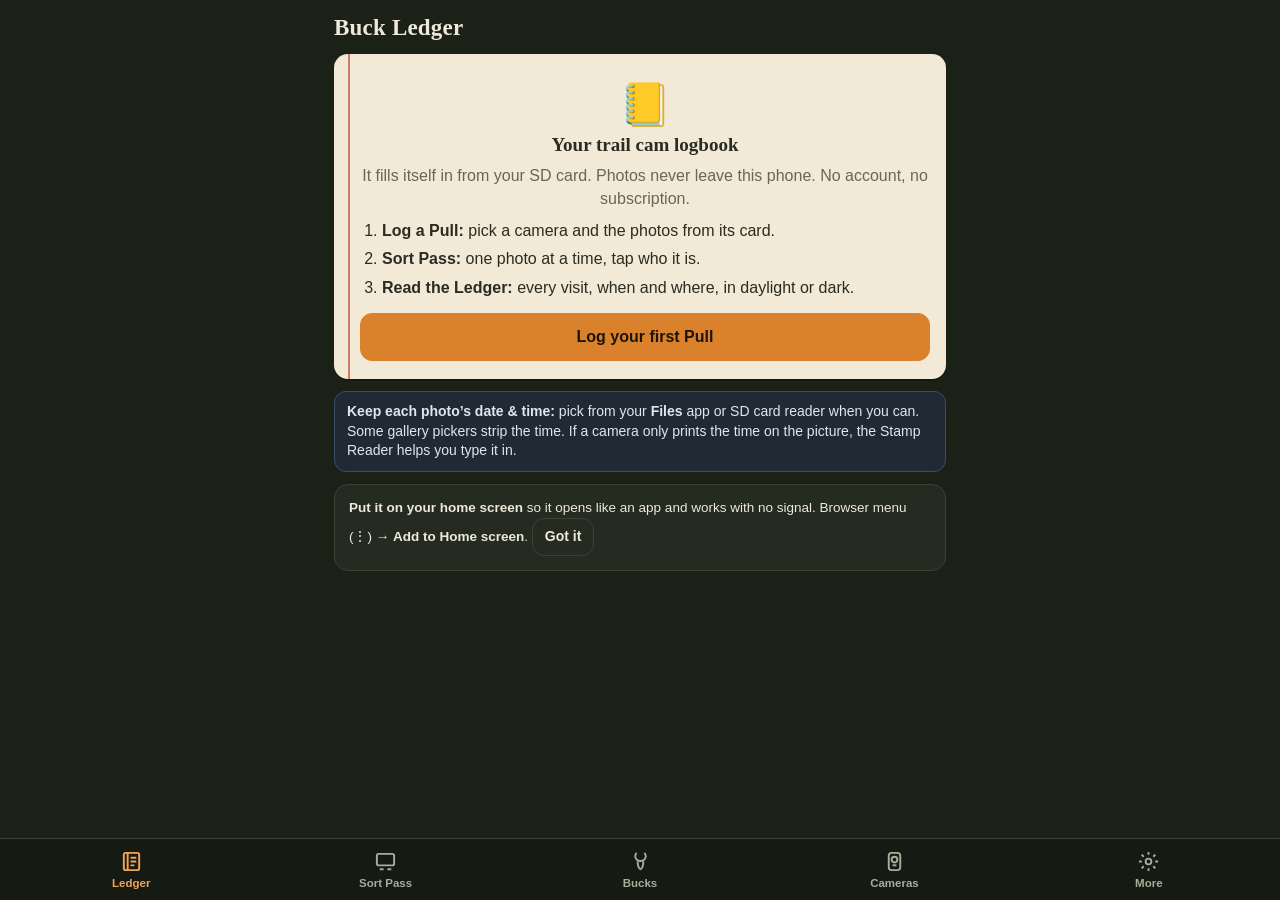
==== index.html @ cd7a8b6e "Buck Ledger v1.0.0" ====
<!doctype html>
<html lang="en">
<head>
  <meta charset="utf-8">
  <meta name="viewport" content="width=device-width, initial-scale=1, viewport-fit=cover">
  <title>Buck Ledger · Your trail cam logbook</title>
  <meta name="description" content="A hunter's logbook that fills itself in from your SD card. See when and where each buck shows up. No account, no subscription, works offline, photos never leave your phone.">
  <meta name="theme-color" content="#1c2118">
  <meta name="apple-mobile-web-app-capable" content="yes">
  <meta name="mobile-web-app-capable" content="yes">
  <meta name="apple-mobile-web-app-title" content="Buck Ledger">
  <meta name="apple-mobile-web-app-status-bar-style" content="black-translucent">
  <meta name="format-detection" content="telephone=no">
  <link rel="manifest" href="manifest.webmanifest">
  <link rel="icon" href="icons/icon.svg" type="image/svg+xml">
  <link rel="icon" href="icons/favicon-32.png" sizes="32x32" type="image/png">
  <link rel="apple-touch-icon" href="icons/apple-touch-icon.png">
  <link rel="stylesheet" href="styles.css">
</head>
<body>
  <div id="app"></div>
  <nav id="nav" aria-label="Main"></nav>
  <div id="sheet-root"></div>
  <div id="toast" role="status" aria-live="polite"></div>
  <noscript><p style="padding:24px;font-family:sans-serif">Buck Ledger needs JavaScript turned on.</p></noscript>
  <script src="config.js"></script>
  <script src="app.js"></script>
</body>
</html>
---- styles.css ----
:root{--bg:#1c2118;--bg2:#252b20;--line:#3a4331;--text:#eee9da;--muted:#a9ad9a;--paper:#f2ead6;--paper2:#e9dfc4;--ink:#2a2b22;--ink2:#6b6553;--rule:#c9d3dc;--margin:#c8553d;
  --acc:#d9822b;--day:#e0b23c;--light:#d9822b;--dark:#34477a;--ok:#5d8f3e;--danger:#c8553d;--r:14px;--safe-b:env(safe-area-inset-bottom,0px);--safe-t:env(safe-area-inset-top,0px)}
*{box-sizing:border-box;-webkit-tap-highlight-color:transparent}
html,body{margin:0;background:var(--bg);color:var(--text);font:16px/1.4 -apple-system,BlinkMacSystemFont,"Segoe UI",Roboto,Helvetica,Arial,sans-serif;-webkit-text-size-adjust:100%}
a{color:#f0a456}
h1,h2,h3{margin:0 0 8px;line-height:1.2}h1{font-size:23px;letter-spacing:.2px}h2{font-size:19px}h3{font-size:16px}
p{margin:0 0 10px}
.mono{font-family:ui-monospace,"SF Mono",Menlo,Consolas,monospace}
.wrap{max-width:640px;margin:0 auto;padding:calc(12px + var(--safe-t)) 14px calc(100px + var(--safe-b))}
.head{display:flex;align-items:center;gap:10px;margin:2px 0 12px}
.head h1{flex:1;margin:0}
.head .back{color:#f0a456;text-decoration:none;font-size:16px;padding:6px 2px}
.brand{font-family:Georgia,"Times New Roman",serif;font-weight:700}
.muted{color:var(--muted)}.small{font-size:13.5px}.tiny{font-size:12px}
/* paper card = a ledger page */
.paper{background:var(--paper);color:var(--ink);border-radius:var(--r);padding:14px 14px 14px 26px;margin:0 0 12px;position:relative;box-shadow:0 2px 0 rgba(0,0,0,.25)}
.paper::before{content:"";position:absolute;left:14px;top:0;bottom:0;width:2px;background:var(--margin);opacity:.75}
.paper a{color:#9a4a12}
.paper .muted{color:var(--ink2)}
.panel{background:var(--bg2);border:1px solid var(--line);border-radius:var(--r);padding:14px;margin:0 0 12px}
.panel.alert{border-color:var(--acc)}
.btn{display:inline-flex;align-items:center;justify-content:center;gap:6px;min-height:48px;padding:10px 16px;border-radius:12px;border:1px solid var(--line);background:#323a2a;color:var(--text);font:inherit;font-weight:650;cursor:pointer;text-decoration:none;text-align:center}
.btn.go{background:var(--acc);border-color:var(--acc);color:#1d1407}
.btn.ink{background:var(--ink);border-color:var(--ink);color:var(--paper)}
.btn.plain{background:transparent}
.btn.danger{color:#ff9a86;border-color:#6b2f2a}
.btn.block{display:flex;width:100%}
.btn.sm{min-height:38px;padding:6px 12px;font-size:14px}
.btn:disabled{opacity:.45}
.btn-row{display:flex;gap:8px}.btn-row>.btn{flex:1}
.field{display:block;margin:0 0 12px}
.field>span{display:block;font-size:13.5px;color:var(--muted);margin-bottom:4px}
.paper .field>span{color:var(--ink2)}
input[type=text],input[type=number],input[type=date],input[type=time],select,textarea{width:100%;min-height:48px;padding:10px 12px;border-radius:10px;border:1px solid var(--line);background:#14180f;color:var(--text);font:inherit;font-size:16px}
.paper input,.paper select,.paper textarea{background:#fffaf0;color:var(--ink);border-color:#cbbf9f}
select{appearance:none;-webkit-appearance:none;background-image:linear-gradient(45deg,transparent 50%,currentColor 50%),linear-gradient(135deg,currentColor 50%,transparent 50%);background-position:calc(100% - 18px) 50%,calc(100% - 13px) 50%;background-size:5px 5px;background-repeat:no-repeat;padding-right:32px}
/* nav */
#nav{position:fixed;left:0;right:0;bottom:0;background:rgba(22,26,19,.97);border-top:1px solid var(--line);display:flex;padding:4px 4px calc(4px + var(--safe-b));z-index:20}
#nav a{flex:1;display:flex;flex-direction:column;align-items:center;gap:2px;padding:7px 0 5px;color:var(--muted);text-decoration:none;font-size:11.5px;position:relative;font-weight:600}
#nav a svg{width:23px;height:23px}
#nav a.on{color:#f0a456}
#nav a .badge{position:absolute;top:1px;left:calc(50% + 7px);background:var(--acc);color:#1d1407;font-size:10.5px;font-weight:800;border-radius:9px;padding:0 5px;min-width:17px;text-align:center}
#nav.hide{display:none}
/* ledger action strip */
.actions{display:grid;grid-template-columns:repeat(3,1fr);gap:8px;margin-bottom:12px}
.act{display:flex;flex-direction:column;align-items:flex-start;gap:2px;padding:10px 12px;border-radius:12px;background:var(--bg2);border:1px solid var(--line);color:var(--text);text-decoration:none;min-height:64px}
.act b{font-size:15px}.act span{font-size:12px;color:var(--muted)}
.act.hot{border-color:var(--acc);background:#33291b}
.act.main{background:var(--acc);border-color:var(--acc);color:#1d1407}.act.main span{color:#3d2a10}
.filters{display:grid;grid-template-columns:1fr 1fr;gap:8px;margin-bottom:10px}
.filters select{min-height:42px;font-size:15px;padding:6px 30px 6px 10px}
/* the ledger itself */
.ledger{background:var(--paper);color:var(--ink);border-radius:var(--r);overflow:hidden;position:relative;box-shadow:0 2px 0 rgba(0,0,0,.25)}
.ledger::before{content:"";position:absolute;left:58px;top:0;bottom:0;width:2px;background:var(--margin);opacity:.65;z-index:1;pointer-events:none}
.lday{padding:10px 12px 4px 70px;font-family:Georgia,serif;font-weight:700;font-size:14px;color:#7a3d14;border-bottom:1px solid var(--rule);background:var(--paper2)}
.lrow{display:flex;align-items:center;gap:10px;min-height:52px;padding:6px 12px;border-bottom:1px solid var(--rule);color:var(--ink);text-decoration:none;cursor:pointer;width:100%;background:none;border-left:0;border-right:0;border-top:0;font:inherit;text-align:left}
.lrow:last-child{border-bottom:0}
.lrow .tm{width:44px;flex:none;font-family:ui-monospace,"SF Mono",Menlo,Consolas,monospace;font-size:13px;font-weight:700;text-align:right}
.lrow .mk{width:12px;height:12px;border-radius:50%;flex:none;margin-left:6px;border:2px solid transparent}
.mk.day{background:var(--day)}.mk.light{background:var(--paper);border-color:var(--light)!important;background:linear-gradient(90deg,var(--light) 50%,var(--paper) 50%)}.mk.dark{background:var(--dark)}.mk.none{background:#b5ab92}
.lrow .who{flex:1;min-width:0}
.lrow .who b{display:block;white-space:nowrap;overflow:hidden;text-overflow:ellipsis;font-size:15px}
.lrow .who span{font-size:12.5px;color:var(--ink2)}
.lrow .n{font-size:12px;color:var(--ink2);flex:none}
.lrow img{width:52px;height:39px;object-fit:cover;border-radius:5px;flex:none;background:#cfc4a6}
.lpull{display:flex;gap:8px;align-items:center;padding:8px 12px 8px 70px;border-bottom:1px solid var(--rule);font-size:13px;color:#5c5034;background:repeating-linear-gradient(135deg,#efe3c4 0 8px,#f2ead6 8px 16px)}
.legend{display:flex;gap:12px;flex-wrap:wrap;font-size:12.5px;color:var(--muted);margin:8px 2px}
.legend .mk{display:inline-block;width:11px;height:11px;border-radius:50%;margin-right:4px;vertical-align:-1px;border:2px solid transparent}
.paper .legend{color:var(--ink2)}
/* sort pass */
.sp{position:fixed;inset:0;background:#0f120c;z-index:30;display:flex;flex-direction:column}
.sp-top{display:flex;align-items:center;gap:8px;padding:calc(8px + var(--safe-t)) 12px 6px;font-size:14px}
.sp-top .grow{flex:1;min-width:0;white-space:nowrap;overflow:hidden;text-overflow:ellipsis}
.sp-top a,.sp-top button{color:#f0a456;background:none;border:0;font:inherit;font-weight:650;padding:8px 4px;cursor:pointer;text-decoration:none}
.sp-photo{flex:1;min-height:0;display:flex;align-items:center;justify-content:center;position:relative}
.sp-photo img{max-width:100%;max-height:100%;object-fit:contain}
.sp-meta{padding:4px 12px;font-size:13px;color:var(--muted);display:flex;gap:8px;flex-wrap:wrap;align-items:center}
.tray{background:var(--paper);color:var(--ink);border-top-left-radius:18px;border-top-right-radius:18px;padding:10px 12px calc(10px + var(--safe-b))}
.tray .bucks{display:flex;gap:8px;overflow-x:auto;padding-bottom:6px;-webkit-overflow-scrolling:touch}
.tok{flex:none;min-height:46px;padding:8px 14px;border-radius:10px;border:2px solid #cbbf9f;background:#fffaf0;color:var(--ink);font:inherit;font-weight:700;cursor:pointer;white-space:nowrap}
.tok.named{border-color:#9a7a3d}
.tok.on{background:var(--ink);border-color:var(--ink);color:var(--paper)}
.tok.add{border-style:dashed;color:var(--ink2);font-weight:600}
.tray .kinds{display:grid;grid-template-columns:repeat(4,1fr);gap:6px;margin:6px 0}
.tray .kinds .tok{padding:8px 4px}
.tray .commit{display:grid;grid-template-columns:1fr 1fr 1.4fr;gap:6px;margin-top:6px}
.tok.empty{background:#e6dcc0}
/* stamp reader */
.stamp{position:relative;width:100%;height:120px;overflow:hidden;border-radius:10px;background:#000;border:2px solid var(--acc)}
.stamp img{position:absolute;left:0;width:250%;max-width:none}
.stamp-full{width:100%;border-radius:10px;display:block;margin-bottom:8px}
.dt2{display:grid;grid-template-columns:1.2fr 1fr;gap:8px}
/* buck page */
.ring-wrap{display:flex;justify-content:center}
.ring-wrap svg{width:100%;max-width:300px;height:auto}
.strip{display:flex;gap:3px;overflow-x:auto;padding:16px 2px 6px;-webkit-overflow-scrolling:touch;position:relative}
.sday{flex:none;width:22px;height:30px;border-radius:4px;background:#fffaf0;border:1px solid #d6cbaa;font-size:9.5px;color:var(--ink2);display:flex;align-items:flex-end;justify-content:center;padding-bottom:1px;position:relative}
.sday.lit{background:var(--day);border-color:#b58a1c;color:#3d2c05}
.sday.dk{background:var(--dark);border-color:#26355d;color:#dfe5f5}
.sday.seen{background:#b5ab92;border-color:#958a6f;color:#2a2b22}
.sday .mo{position:absolute;top:-15px;left:0;font-size:10.5px;font-weight:700;color:#7a3d14;white-space:nowrap}
.read{margin:0;padding-left:18px;line-height:1.5}.read li{margin-bottom:5px}
.camcount{display:flex;justify-content:space-between;padding:8px 0;border-bottom:1px dashed #cbbf9f;font-size:15px}
.camcount:last-child{border-bottom:0}
/* lists */
.list{list-style:none;margin:0;padding:0}
.list li{border-bottom:1px solid var(--rule)}
.list li:last-child{border-bottom:0}
.list a.item{display:flex;align-items:center;gap:10px;color:var(--ink);text-decoration:none;padding:10px 0}
.list .t{flex:1;min-width:0}.list .t b{display:block;white-space:nowrap;overflow:hidden;text-overflow:ellipsis}
.list .t span{font-size:13px;color:var(--ink2)}
.thumb{width:60px;height:45px;object-fit:cover;border-radius:6px;background:#cfc4a6;flex:none;display:flex;align-items:center;justify-content:center}
.pgrid{display:grid;grid-template-columns:repeat(3,1fr);gap:4px}
.pgrid button,.pgrid a{position:relative;display:block;aspect-ratio:4/3;padding:0;border:2px solid transparent;border-radius:6px;overflow:hidden;background:#cfc4a6;cursor:pointer}
.pgrid img{width:100%;height:100%;object-fit:cover;display:block}
.pgrid .cap{position:absolute;left:0;right:0;bottom:0;font-size:10.5px;padding:1px 4px;background:rgba(0,0,0,.6);color:#fff;font-family:ui-monospace,Menlo,monospace}
.pgrid .sel{border-color:var(--acc)}
.photo-big{width:100%;border-radius:10px;display:block;background:#000}
.pill{display:inline-block;font-size:12px;padding:2px 8px;border-radius:10px;border:1px solid currentColor}
.tip{background:#1f2a35;border:1px solid #34506b;border-radius:12px;padding:10px 12px;font-size:14px;margin:0 0 12px;color:#dde7f0}
.progress{height:10px;background:#cbbf9f;border-radius:6px;overflow:hidden;margin:10px 0}
.progress i{display:block;height:100%;background:var(--acc);width:0;transition:width .2s}
.welcome{text-align:center;padding:22px 16px 18px 26px}
.welcome .big{font-size:42px}
.steps{margin:8px 0 14px;padding-left:22px;text-align:left}.steps li{margin-bottom:6px}
hr{border:0;border-top:1px dashed #cbbf9f;margin:14px 0}
/* sheet + toast */
.sheet-back{position:fixed;inset:0;background:rgba(0,0,0,.55);z-index:40;display:flex;align-items:flex-end;justify-content:center}
.sheet{background:var(--paper);color:var(--ink);border-top-left-radius:18px;border-top-right-radius:18px;width:100%;max-width:640px;max-height:88vh;overflow:auto;padding:18px 16px calc(18px + var(--safe-b))}
.sheet .muted{color:var(--ink2)}
.sheet input{background:#fffaf0;color:var(--ink);border-color:#cbbf9f}
#toast{position:fixed;left:50%;bottom:calc(88px + var(--safe-b));transform:translateX(-50%) translateY(20px);background:var(--paper);color:var(--ink);padding:10px 16px;border-radius:12px;font-weight:650;font-size:14.5px;opacity:0;pointer-events:none;transition:.2s;z-index:60;max-width:90vw;text-align:center;box-shadow:0 4px 18px rgba(0,0,0,.4)}
#toast.show{opacity:1;transform:translateX(-50%) translateY(0)}
@media (min-width:560px){.pgrid{grid-template-columns:repeat(4,1fr)}}
.dt2{grid-template-columns:minmax(0,1.2fr) minmax(0,1fr)}
.dt2 input{min-width:0;padding-left:8px;padding-right:6px}
input[type=date],input[type=time]{-webkit-appearance:none;appearance:none;display:block}
body.full #toast{bottom:auto;top:calc(56px + var(--safe-t))}
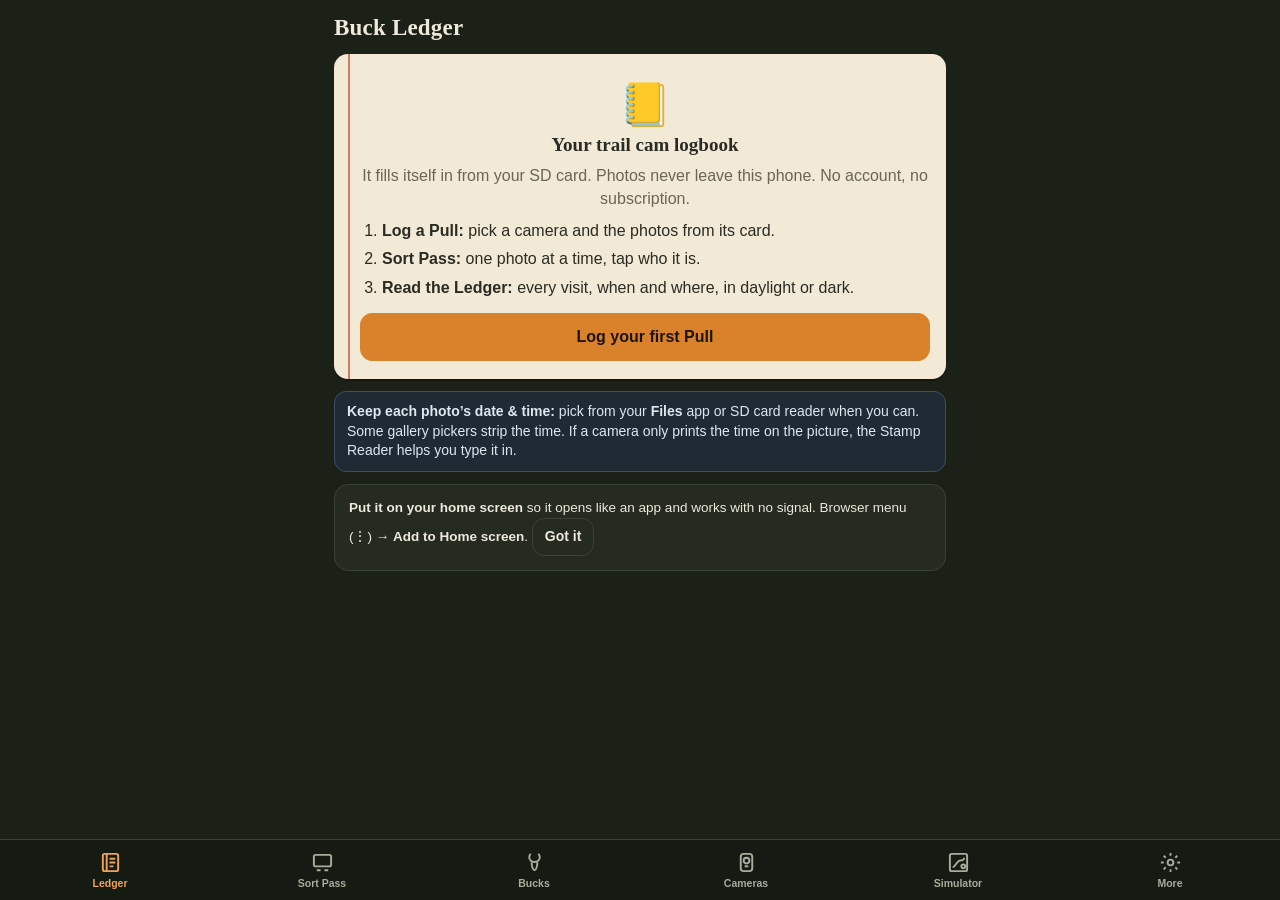
==== commit dee8b965: "v2.0.0: Free/Pro/Elite tiers, Elite Upgrade, Movement Simulator with map editor" ====
--- a/index.html
+++ b/index.html
@@ -24,6 +24,7 @@
   <div id="toast" role="status" aria-live="polite"></div>
   <noscript><p style="padding:24px;font-family:sans-serif">Buck Ledger needs JavaScript turned on.</p></noscript>
   <script src="config.js"></script>
+  <script src="sim.js"></script>
   <script src="app.js"></script>
 </body>
 </html>
--- a/styles.css
+++ b/styles.css
@@ -136,3 +136,12 @@
 .dt2 input{min-width:0;padding-left:8px;padding-right:6px}
 input[type=date],input[type=time]{-webkit-appearance:none;appearance:none;display:block}
 body.full #toast{bottom:auto;top:calc(56px + var(--safe-t))}
+.ledger::before{left:66px}
+.lrow .tm{width:52px;font-size:12.5px}
+.lday,.lpull{padding-left:78px}
+.tiers{display:grid;gap:6px}
+.tier{display:flex;flex-direction:column;border:2px solid #cbbf9f;border-radius:10px;padding:8px 10px;background:#fffaf0}
+.tier b{font-size:15px}.tier span{font-size:13px;color:var(--ink2)}
+.tier.cur{border-color:var(--ink);box-shadow:0 0 0 1px var(--ink) inset}
+#nav a{font-size:10.5px}
+#sim-root{margin-top:4px}
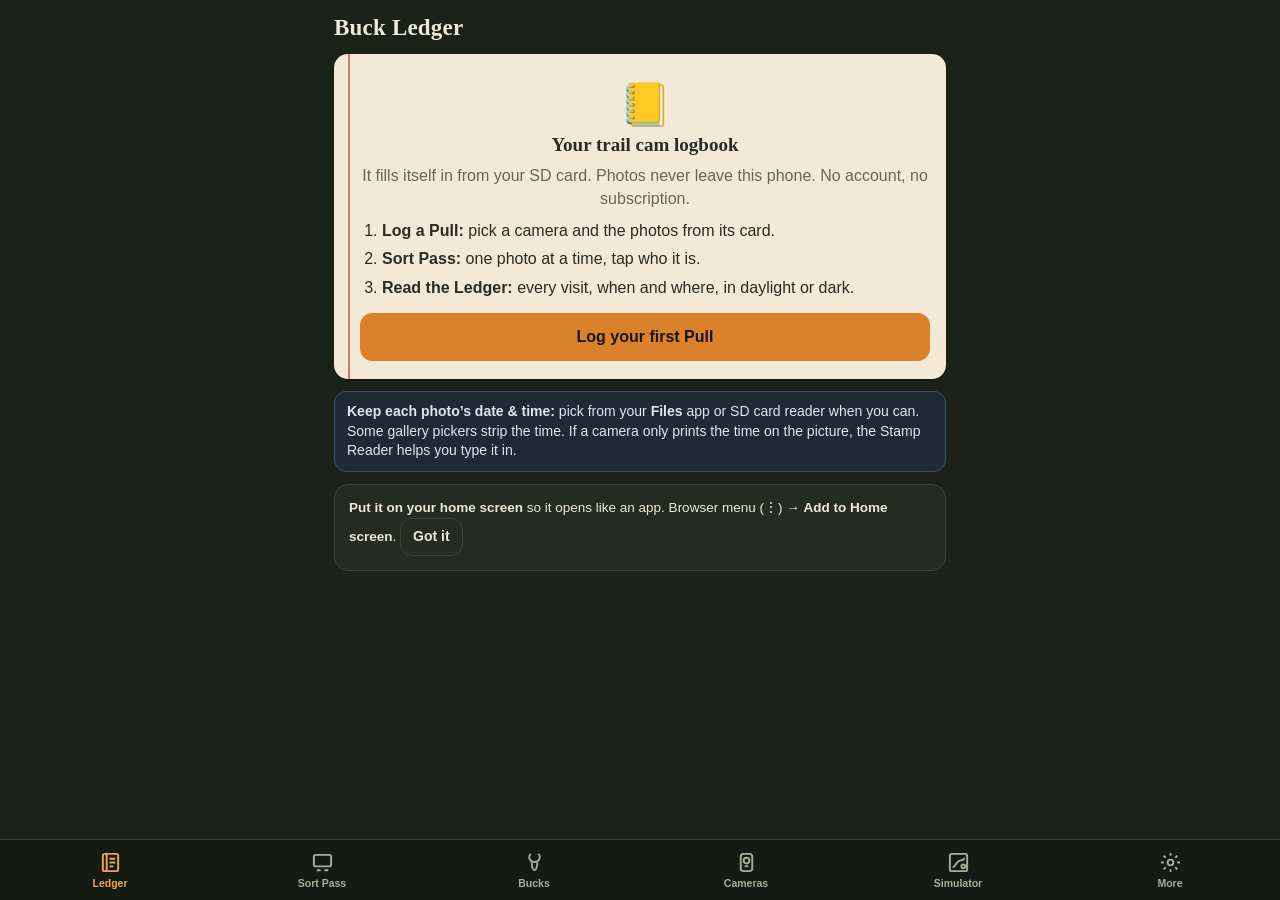
==== commit 6f299087: "Buck Ledger v3: 3D terrain sim, state info, predictions, weather, sun/moon, ribbon temp, headings, b" ====
--- a/index.html
+++ b/index.html
@@ -4,7 +4,7 @@
   <meta charset="utf-8">
   <meta name="viewport" content="width=device-width, initial-scale=1, viewport-fit=cover">
   <title>Buck Ledger · Your trail cam logbook</title>
-  <meta name="description" content="A hunter's logbook that fills itself in from your SD card. See when and where each buck shows up. No account, no subscription, works offline, photos never leave your phone.">
+  <meta name="description" content="A hunter's logbook that fills itself in from your SD card. See when and where each buck shows up. No account, no subscription, photos never leave your phone.">
   <meta name="theme-color" content="#1c2118">
   <meta name="apple-mobile-web-app-capable" content="yes">
   <meta name="mobile-web-app-capable" content="yes">
@@ -24,7 +24,11 @@
   <div id="toast" role="status" aria-live="polite"></div>
   <noscript><p style="padding:24px;font-family:sans-serif">Buck Ledger needs JavaScript turned on.</p></noscript>
   <script src="config.js"></script>
+  <script src="data/states.js"></script>
+  <script src="astro.js"></script>
+  <script src="wx.js"></script>
   <script src="sim.js"></script>
+  <script src="terrain.js"></script>
   <script src="app.js"></script>
 </body>
 </html>
--- a/styles.css
+++ b/styles.css
@@ -145,3 +145,43 @@
 .tier.cur{border-color:var(--ink);box-shadow:0 0 0 1px var(--ink) inset}
 #nav a{font-size:10.5px}
 #sim-root{margin-top:4px}
+/* v3 */
+.vdet{list-style:none;padding:0;margin:6px 0 8px;font-size:.88rem}
+.vdet li{padding:3px 0;border-bottom:1px dashed #e2d7bd}
+.weak{display:inline-block;font-size:.7rem;padding:1px 6px;border-radius:8px;background:#efe6cf;color:#6b5a32;font-weight:700;margin-left:4px}
+.suggest{display:flex;gap:8px;align-items:center;justify-content:space-between;background:#fff4d6;border:2px dashed #c9a24a;border-radius:10px;padding:8px 10px;margin:8px 0;font-size:.9rem}
+.tray .suggest{margin:0 0 8px}
+.pts{font-size:.75rem;font-weight:700;background:#efe6cf;border-radius:6px;padding:1px 6px;margin-left:4px}
+.seg{display:flex;gap:6px;margin:-4px 0 12px}
+.seg a{flex:1;text-align:center;padding:10px;border-radius:10px;border:2px solid #cbbf9f;font-weight:700;text-decoration:none;color:var(--ink);background:#fffaf0}
+.seg a.on{background:var(--ink);color:var(--paper);border-color:var(--ink)}
+.stgrid{display:grid;grid-template-columns:1fr 1fr;gap:6px}
+.stpick{display:flex;flex-direction:column;border:2px solid #cbbf9f;border-radius:10px;padding:8px;background:#fffaf0;cursor:pointer;position:relative}
+.stpick input{position:absolute;opacity:0;pointer-events:none}
+.stpick.on{border-color:var(--ink);background:#f1ead8}
+.stpick span{font-size:.72rem;color:#6b6250}
+.research h4{margin:12px 0 4px;font-size:.95rem}
+.ev{display:inline-block;font-size:.68rem;padding:1px 6px;border-radius:8px;font-weight:700;vertical-align:middle;text-transform:uppercase}
+.ev-strong{background:#d9ecd5;color:#24552a}.ev-moderate{background:#f3e6c4;color:#6b5414}.ev-weak{background:#f3d6cf;color:#7a2c1c}
+.pred{border:2px solid #cbbf9f;border-radius:12px;padding:10px 12px;margin:10px 0;background:#fffaf0}
+.pred.hit{border-color:#2ea043}.pred.miss{border-color:#d1242f}.pred.void{opacity:.7}
+.pred-top{display:flex;justify-content:space-between;gap:8px;align-items:baseline}
+.pred.hit .pred-top b{color:#1e7a33}.pred.miss .pred-top b{color:#a61b25}
+.chk{display:flex;gap:8px;align-items:center;margin:8px 0;font-size:.9rem}
+.zone{margin-top:6px}
+.baitrow{display:flex;justify-content:space-between;align-items:center;padding:4px 0}
+.t3{position:relative}
+.t3-demo{background:#7a2c1c;color:#fff;font-weight:700;text-align:center;padding:6px;border-radius:8px 8px 0 0;font-size:.85rem}
+.t3-stage{position:relative;background:#1c2118;border-radius:10px;overflow:hidden;touch-action:none}
+.t3-cv{display:block;width:100%}
+.t3-phase{position:absolute;left:0;right:0;bottom:0;padding:6px 10px;background:linear-gradient(transparent,rgba(0,0,0,.7));color:#fff;font-size:.85rem;font-weight:600}
+.t3-ctl{padding:8px 0}
+.t3-scrub{display:block}.t3-scrub span{display:block;font-weight:700;margin-bottom:2px}.t3-scrub input{width:100%}
+.t3-row{display:flex;gap:8px;align-items:flex-end;flex-wrap:wrap;margin:6px 0}
+.t3-day{margin:0;flex:1;min-width:140px}
+.t3-stands{display:flex;flex-wrap:wrap;gap:6px;margin:8px 0}
+.t3-st{display:flex;gap:6px;align-items:center;padding:8px 10px;border-radius:10px;border:2px solid #cbbf9f;background:#fffaf0;font:inherit;font-weight:700}
+.t3-st i{width:12px;height:12px;border-radius:50%;display:inline-block}
+.t3-st.green i{background:#2ea043}.t3-st.yellow i{background:#e3b341}.t3-st.red i{background:#d1242f}
+.t3-st.on{border-color:var(--ink);background:#f1ead8}
+.t3-manual select{flex:1}
